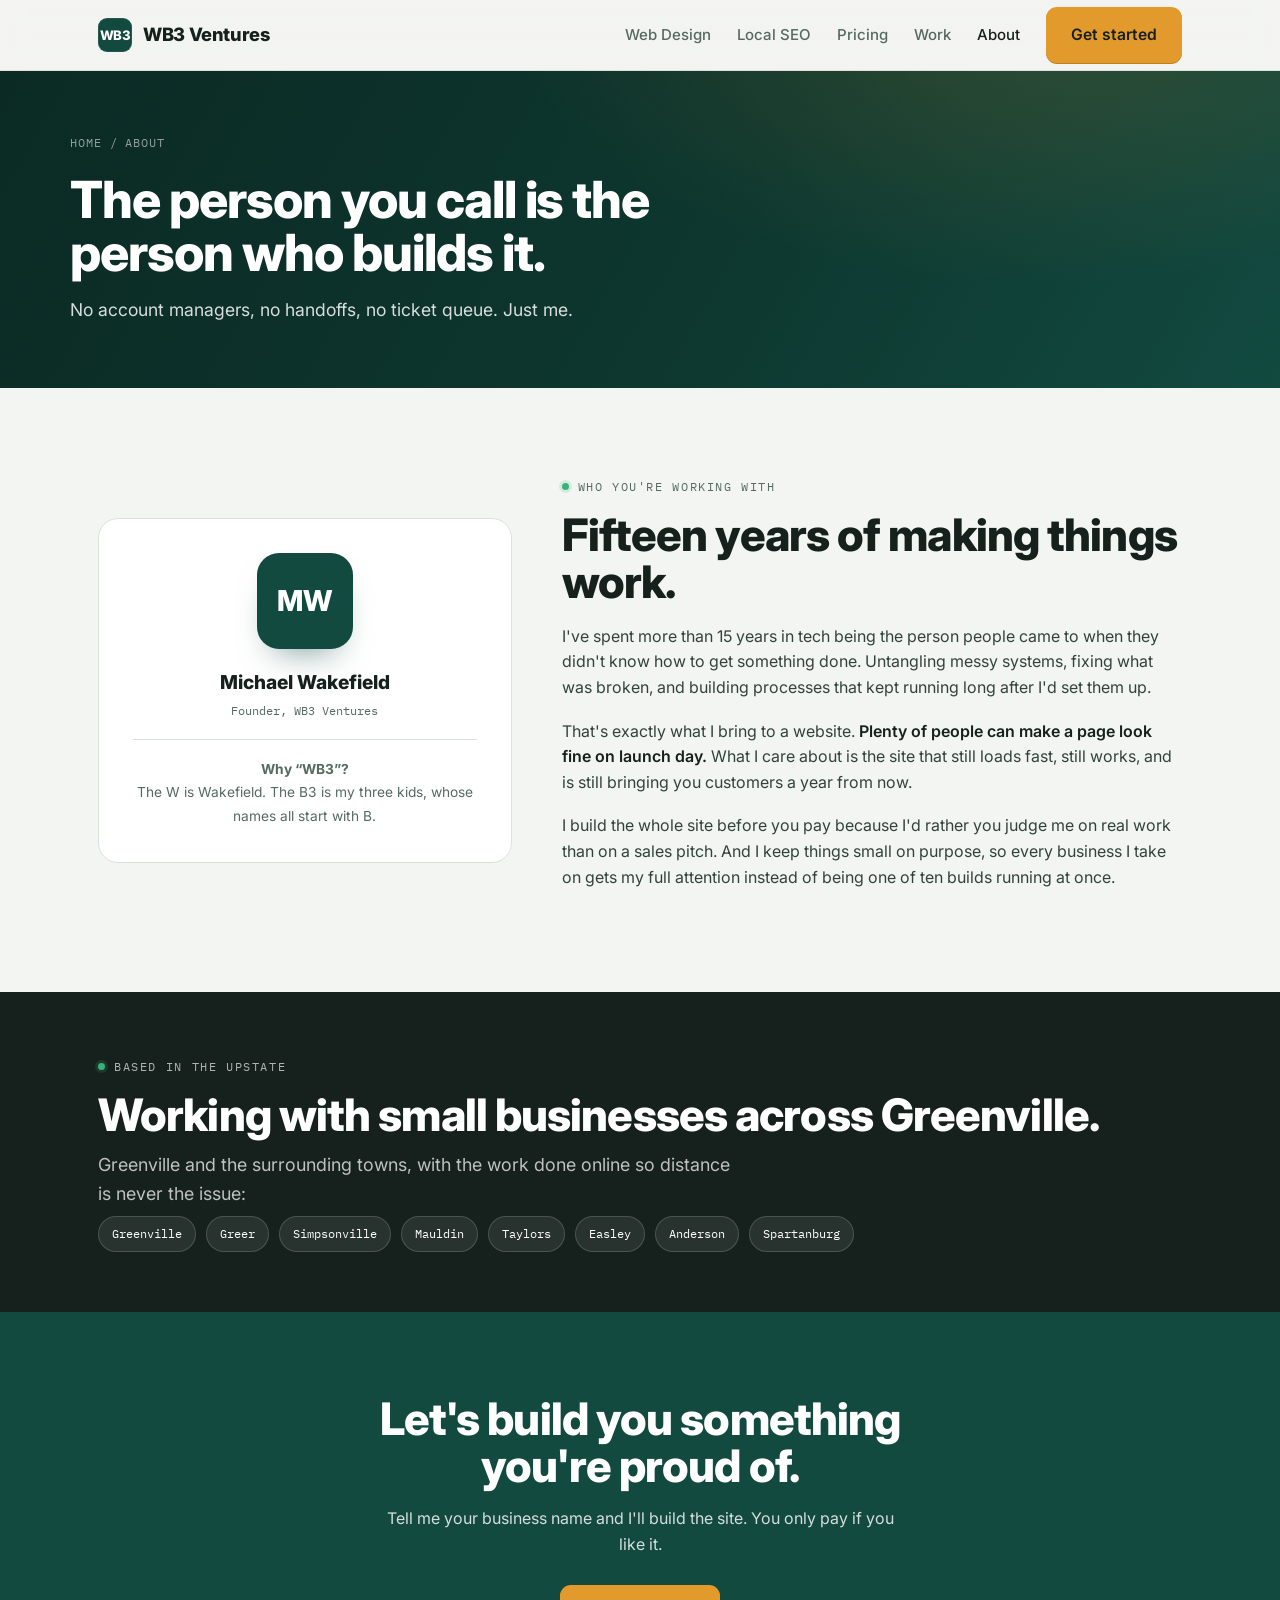
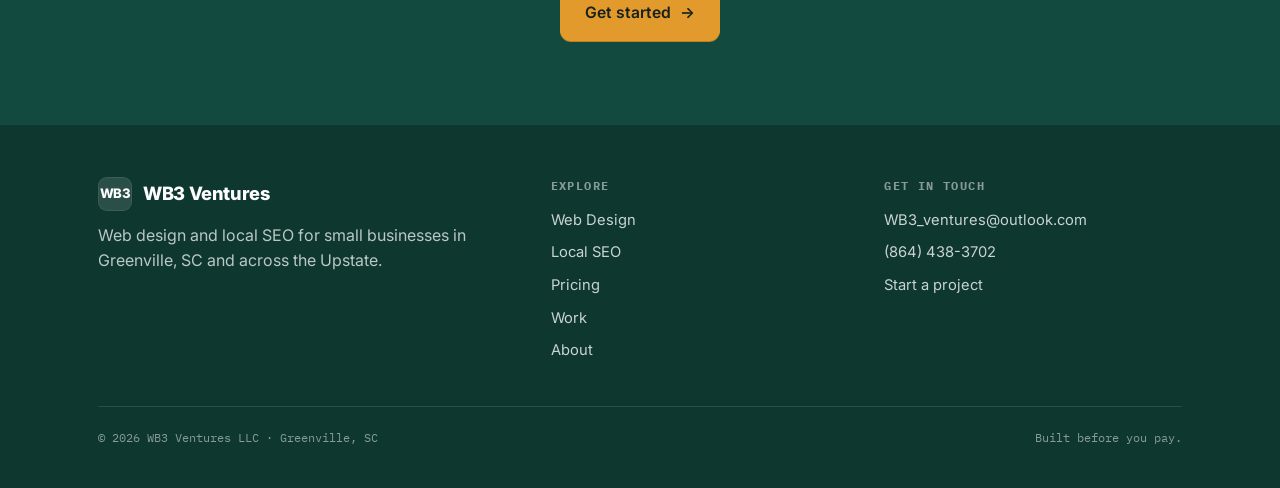
==== about.html @ bd97cdf5 "Add files via upload" ====
<!DOCTYPE html>
<html lang="en">
<head>
<script async src="https://www.googletagmanager.com/gtag/js?id=G-8GNQ1ZYRF9"></script>
<script>window.dataLayer=window.dataLayer||[];function gtag(){dataLayer.push(arguments);}gtag('js',new Date());gtag('config','G-8GNQ1ZYRF9');</script>
<meta charset="UTF-8">
<meta name="viewport" content="width=device-width, initial-scale=1.0">
<title>About WB3 Ventures | Michael Wakefield, Greenville SC</title>
<meta name="description" content="WB3 Ventures is Michael Wakefield, building websites and local SEO for small businesses in Greenville, SC. 15 years in tech, one person accountable from start to finish.">
<link rel="canonical" href="https://wb3ventures.com/about.html">
<link rel="icon" type="image/svg+xml" href="data:image/svg+xml,<svg xmlns='http://www.w3.org/2000/svg' viewBox='0 0 64 64'><rect width='64' height='64' rx='14' fill='%23124A40'/><text x='32' y='45' font-family='Arial,sans-serif' font-size='38' font-weight='bold' fill='white' text-anchor='middle'>W</text></svg>">
<link rel="preconnect" href="https://fonts.googleapis.com">
<link rel="preconnect" href="https://fonts.gstatic.com" crossorigin>
<link href="https://fonts.googleapis.com/css2?family=IBM+Plex+Mono:wght@400;500&family=Inter:wght@400;500;600;700;800&display=swap" rel="stylesheet">
<link rel="stylesheet" href="styles.css">
</head>
<body>

<header class="site">
  <div class="wrap nav">
    <a href="index.html" class="brand"><span class="mark">WB3</span>WB3 Ventures</a>
    <nav class="navlinks" id="menu">
      <a class="lnk" href="web-design.html">Web Design</a>
      <a class="lnk" href="local-seo.html">Local SEO</a>
      <a class="lnk" href="pricing.html">Pricing</a>
      <a class="lnk" href="work.html">Work</a>
      <a class="lnk active" href="about.html">About</a>
      <a class="btn btn-amber" href="contact.html">Get started</a>
    </nav>
    <button class="navtoggle" id="toggle" aria-label="Menu" aria-expanded="false"><span></span><span></span><span></span></button>
  </div>
</header>

<section class="subhero">
  <div class="wrap">
    <span class="crumbs"><a href="index.html">Home</a> / About</span>
    <h1>The person you call is the person who builds it.</h1>
    <p>No account managers, no handoffs, no ticket queue. Just me.</p>
  </div>
</section>

<main>
  <section class="section">
    <div class="wrap about">
      <div class="about-card reveal">
        <div class="avatar">MW</div>
        <div class="nm">Michael Wakefield</div>
        <div class="rl">Founder, WB3 Ventures</div>
        <div class="b3"><strong>Why &ldquo;WB3&rdquo;?</strong><br>The W is Wakefield. The B3 is my three kids, whose names all start with B.</div>
      </div>
      <div class="prose">
        <span class="eyebrow">Who you're working with</span>
        <h2 style="margin:14px 0 18px">Fifteen years of making things work.</h2>
        <p>I've spent more than 15 years in tech being the person people came to when they didn't know how to get something done. Untangling messy systems, fixing what was broken, and building processes that kept running long after I'd set them up.</p>
        <p>That's exactly what I bring to a website. <strong>Plenty of people can make a page look fine on launch day.</strong> What I care about is the site that still loads fast, still works, and is still bringing you customers a year from now.</p>
        <p>I build the whole site before you pay because I'd rather you judge me on real work than on a sales pitch. And I keep things small on purpose, so every business I take on gets my full attention instead of being one of ten builds running at once.</p>
      </div>
    </div>
  </section>

  <section class="section band tight">
    <div class="wrap">
      <span class="eyebrow pale">Based in the Upstate</span>
      <h2 style="margin:14px 0 12px;color:#fff">Working with small businesses across Greenville.</h2>
      <p class="lede" style="color:rgba(255,255,255,.72);margin-bottom:6px">Greenville and the surrounding towns, with the work done online so distance is never the issue:</p>
      <div class="areas">
        <span style="background:rgba(255,255,255,.08);border-color:rgba(255,255,255,.16);color:#fff">Greenville</span>
        <span style="background:rgba(255,255,255,.08);border-color:rgba(255,255,255,.16);color:#fff">Greer</span>
        <span style="background:rgba(255,255,255,.08);border-color:rgba(255,255,255,.16);color:#fff">Simpsonville</span>
        <span style="background:rgba(255,255,255,.08);border-color:rgba(255,255,255,.16);color:#fff">Mauldin</span>
        <span style="background:rgba(255,255,255,.08);border-color:rgba(255,255,255,.16);color:#fff">Taylors</span>
        <span style="background:rgba(255,255,255,.08);border-color:rgba(255,255,255,.16);color:#fff">Easley</span>
        <span style="background:rgba(255,255,255,.08);border-color:rgba(255,255,255,.16);color:#fff">Anderson</span>
        <span style="background:rgba(255,255,255,.08);border-color:rgba(255,255,255,.16);color:#fff">Spartanburg</span>
      </div>
    </div>
  </section>

  <section class="section ctaband">
    <div class="wrap">
      <h2>Let's build you something you're proud of.</h2>
      <p>Tell me your business name and I'll build the site. You only pay if you like it.</p>
      <a href="contact.html" class="btn btn-amber">Get started <span class="arw">&rarr;</span></a>
    </div>
  </section>
</main>

<footer class="site">
  <div class="wrap">
    <div class="foot-grid">
      <div>
        <a href="index.html" class="brand"><span class="mark">WB3</span>WB3 Ventures</a>
        <p style="margin-top:8px">Web design and local SEO for small businesses in Greenville, SC and across the Upstate.</p>
      </div>
      <div class="foot-col">
        <h4>Explore</h4>
        <a href="web-design.html">Web Design</a>
        <a href="local-seo.html">Local SEO</a>
        <a href="pricing.html">Pricing</a>
        <a href="work.html">Work</a>
        <a href="about.html">About</a>
      </div>
      <div class="foot-col">
        <h4>Get in touch</h4>
        <a href="mailto:WB3_ventures@outlook.com">WB3_ventures@outlook.com</a>
        <a href="tel:+18644383702">(864) 438-3702</a>
        <a href="contact.html">Start a project</a>
      </div>
    </div>
    <div class="foot-bottom">
      <span>&copy; 2026 WB3 Ventures LLC &middot; Greenville, SC</span>
      <span>Built before you pay.</span>
    </div>
  </div>
</footer>

<script>
  var t=document.getElementById('toggle'),m=document.getElementById('menu');
  t.addEventListener('click',function(){var o=m.classList.toggle('open');t.setAttribute('aria-expanded',o);});
  var io=new IntersectionObserver(function(e){e.forEach(function(en){if(en.isIntersecting){en.target.classList.add('seen');io.unobserve(en.target);}});},{threshold:.15});
  document.querySelectorAll('.reveal').forEach(function(el){io.observe(el);});
</script>
</body>
</html>
---- styles.css ----
:root{
  --ink:#16211D;
  --pine:#124A40;
  --pine-deep:#0D372F;
  --paper:#F3F5F2;
  --card:#FFFFFF;
  --amber:#E39A2C;
  --amber-deep:#C0801C;
  --sage:#7D998C;
  --line:#DBE2DC;
  --muted:#566A61;
  --ok:#38B27A;
  --display:"Inter",system-ui,sans-serif;
  --body:"Inter",system-ui,sans-serif;
  --mono:"IBM Plex Mono",ui-monospace,monospace;
  --wrap:1140px;
}
*{box-sizing:border-box;margin:0;padding:0}
html{scroll-behavior:smooth}
body{font-family:var(--body);color:var(--ink);background:var(--paper);line-height:1.6;-webkit-font-smoothing:antialiased;overflow-x:hidden}
a{color:inherit;text-decoration:none}
img{max-width:100%;display:block}
.wrap{width:100%;max-width:var(--wrap);margin:0 auto;padding:0 28px}

.eyebrow{font-family:var(--mono);font-size:.72rem;letter-spacing:.14em;text-transform:uppercase;color:var(--muted);display:inline-flex;align-items:center;gap:9px}
.eyebrow::before{content:"";width:7px;height:7px;border-radius:50%;background:var(--ok);box-shadow:0 0 0 3px rgba(56,178,122,.16);flex:none}
.eyebrow.amber::before{background:var(--amber);box-shadow:0 0 0 3px rgba(227,154,44,.16)}
.eyebrow.pale{color:rgba(255,255,255,.66)}

h1,h2,h3{font-family:var(--display);line-height:1.05;letter-spacing:-.02em;font-weight:800}
h2{font-size:clamp(1.9rem,4vw,2.8rem)}
.lede{font-size:1.12rem;color:var(--muted);max-width:58ch}

.btn{display:inline-flex;align-items:center;gap:9px;font-family:var(--body);font-weight:600;font-size:.98rem;padding:14px 24px;border-radius:11px;cursor:pointer;border:1.5px solid transparent;transition:transform .16s ease,box-shadow .16s ease,background .16s ease}
.btn-amber{background:var(--amber);color:var(--ink);box-shadow:0 1px 0 var(--amber-deep)}
.btn-amber:hover{transform:translateY(-2px);box-shadow:0 8px 22px -8px rgba(227,154,44,.7)}
.btn-ghost{border-color:var(--line);color:var(--ink);background:transparent}
.btn-ghost:hover{border-color:var(--pine);color:var(--pine)}
.btn-pale{border-color:rgba(255,255,255,.28);color:#fff}
.btn-pale:hover{background:rgba(255,255,255,.08)}
.btn .arw{transition:transform .16s ease}
.btn:hover .arw{transform:translateX(3px)}

/* header */
header.site{position:sticky;top:0;z-index:50;background:rgba(243,245,242,.82);backdrop-filter:saturate(140%) blur(12px);border-bottom:1px solid var(--line)}
.nav{display:flex;align-items:center;justify-content:space-between;height:70px}
.brand{display:flex;align-items:center;gap:11px;font-family:var(--display);font-weight:800;font-size:1.15rem;letter-spacing:-.02em}
.mark{width:34px;height:34px;border-radius:9px;flex:none;background:var(--pine);color:#fff;display:grid;place-items:center;font-family:var(--display);font-weight:800;font-size:.82rem;box-shadow:inset 0 0 0 1px rgba(255,255,255,.08)}
.navlinks{display:flex;align-items:center;gap:26px}
.navlinks a.lnk{font-size:.94rem;color:var(--muted);font-weight:500;transition:color .15s}
.navlinks a.lnk:hover,.navlinks a.lnk.active{color:var(--ink)}
.navtoggle{display:none;background:none;border:1px solid var(--line);border-radius:9px;padding:8px 10px;cursor:pointer}
.navtoggle span{display:block;width:20px;height:2px;background:var(--ink);margin:4px 0;border-radius:2px}

/* home hero (full-bleed photo) */
.hero{position:relative;color:#fff;padding:64px 0 96px;overflow:hidden;isolation:isolate}
.hero-bg{position:absolute;inset:0;z-index:-1;background:linear-gradient(102deg,rgba(9,38,32,.93) 0%,rgba(11,44,37,.8) 46%,rgba(13,55,47,.56) 100%),url('https://images.unsplash.com/photo-1754548930550-be9fa88874f4?auto=format&fit=crop&w=1920&q=70') center/cover no-repeat}
.hero-bg::after{content:"";position:absolute;inset:0;background-image:radial-gradient(rgba(255,255,255,.05) 1px,transparent 1px);background-size:24px 24px;opacity:.26}
.hero-inner{max-width:720px;position:relative}
.hero .eyebrow{color:rgba(255,255,255,.8)}
.hero .eyebrow.amber::before{background:var(--amber);box-shadow:0 0 0 3px rgba(227,154,44,.22)}
.hero h1{font-size:clamp(2.5rem,5.6vw,4rem);line-height:1.03;letter-spacing:-.03em;margin:20px 0 20px}
.hero h1 em{font-style:normal;color:var(--amber)}
.hero .lede{color:rgba(255,255,255,.86);margin-bottom:30px;max-width:56ch}
.hero-cta{display:flex;gap:14px;flex-wrap:wrap;align-items:center}
.microtrust{margin-top:26px;display:flex;flex-wrap:wrap;gap:18px}
.microtrust span{font-family:var(--mono);font-size:.75rem;color:rgba(255,255,255,.78);display:inline-flex;align-items:center;gap:7px}
.microtrust span::before{content:"";width:5px;height:5px;border-radius:50%;background:var(--amber)}

/* interior subhero */
.subhero{position:relative;color:#fff;background:radial-gradient(900px 460px at 82% -20%,rgba(227,154,44,.16),transparent 60%),linear-gradient(120deg,#0b2a24,#0d372f 56%,#124a40);overflow:hidden}
.subhero .wrap{padding:58px 0 64px}
.subhero .eyebrow{color:rgba(255,255,255,.72)}
.subhero .eyebrow.amber::before{background:var(--amber);box-shadow:0 0 0 3px rgba(227,154,44,.22)}
.subhero h1{font-size:clamp(2.1rem,4.6vw,3.2rem);line-height:1.05;letter-spacing:-.02em;margin:18px 0 16px;max-width:20ch}
.subhero h1 em{font-style:normal;color:var(--amber)}
.subhero p{color:rgba(255,255,255,.84);font-size:1.1rem;max-width:60ch}
.crumbs{font-family:var(--mono);font-size:.72rem;letter-spacing:.08em;text-transform:uppercase;color:rgba(255,255,255,.55)}
.crumbs a:hover{color:#fff}

/* sections */
.section{padding:84px 0}
.section.tight{padding:60px 0}
.section-head{max-width:62ch;margin-bottom:44px}
.section-head h2{margin:16px 0 14px}
.prose p{margin-bottom:18px;color:#33433c;max-width:68ch}
.prose p strong{color:var(--ink);font-weight:600}
.prose h3{font-size:1.3rem;margin:30px 0 12px}

/* band */
.band{background:var(--ink);color:#fff}
.band .lede{color:rgba(255,255,255,.72)}
.band h2{color:#fff}
.band .hl{color:var(--amber)}

/* feature grid / cards */
.grid3{display:grid;grid-template-columns:repeat(3,1fr);gap:22px}
.fcard{background:var(--card);border:1px solid var(--line);border-radius:16px;padding:28px;display:flex;flex-direction:column;transition:transform .2s ease,box-shadow .2s ease,border-color .2s}
.fcard:hover{transform:translateY(-4px);box-shadow:0 24px 48px -30px rgba(18,74,64,.35);border-color:var(--pine)}
.fcard .ic{width:44px;height:44px;border-radius:11px;background:rgba(18,74,64,.08);color:var(--pine);display:grid;place-items:center;margin-bottom:16px}
.fcard h3{font-size:1.2rem;margin-bottom:10px}
.fcard p{color:var(--muted);font-size:.95rem;margin-bottom:16px;flex:1}
.fcard .more{font-family:var(--mono);font-size:.78rem;color:var(--amber-deep);font-weight:500;display:inline-flex;align-items:center;gap:6px}

/* checklist */
.checks{list-style:none;display:grid;grid-template-columns:1fr 1fr;gap:12px 26px;margin:8px 0 4px}
.checks li{display:flex;align-items:flex-start;gap:10px;font-size:.98rem;color:#2b3a34}
.checks li svg{flex:none;margin-top:3px;color:var(--pine)}
@media(max-width:640px){.checks{grid-template-columns:1fr}}

/* pricing */
.tiers{display:grid;grid-template-columns:repeat(3,1fr);gap:22px;align-items:stretch}
.tier{background:var(--card);border:1px solid var(--line);border-radius:18px;padding:30px 26px;display:flex;flex-direction:column;position:relative;transition:transform .2s ease,box-shadow .2s ease}
.tier:hover{transform:translateY(-4px);box-shadow:0 26px 50px -30px rgba(18,74,64,.35)}
.tier.feat{border-color:var(--pine);box-shadow:0 26px 50px -28px rgba(18,74,64,.4)}
.tier.feat::before{content:"Most chosen";position:absolute;top:-12px;left:26px;background:var(--pine);color:#fff;font-family:var(--mono);font-size:.66rem;letter-spacing:.1em;text-transform:uppercase;padding:5px 12px;border-radius:20px}
.tier .tname{font-family:var(--display);font-weight:800;font-size:1.3rem}
.tier .tsub{color:var(--muted);font-size:.9rem;margin:6px 0 20px;min-height:2.4em}
.price{display:flex;align-items:baseline;gap:6px}
.price .amt{font-family:var(--display);font-weight:800;font-size:2.4rem;letter-spacing:-.03em}
.price .cur{font-family:var(--display);font-weight:700;font-size:1.2rem;color:var(--muted)}
.permo{font-family:var(--mono);font-size:.78rem;color:var(--muted);margin:6px 0 22px}
.feats{list-style:none;display:flex;flex-direction:column;gap:11px;margin-bottom:26px;flex:1}
.feats li{display:flex;align-items:flex-start;gap:10px;font-size:.92rem;color:#2b3a34}
.feats li svg{flex:none;margin-top:3px;color:var(--pine)}
.tier .btn{width:100%;justify-content:center}

/* process steps */
.steps{display:grid;grid-template-columns:repeat(4,1fr);gap:20px}
.step .num{font-family:var(--mono);font-size:.82rem;color:var(--amber-deep);letter-spacing:.1em}
.step .bar{height:3px;background:var(--line);border-radius:3px;margin:12px 0 18px}
.step h3{font-size:1.12rem;margin-bottom:8px}
.step p{font-size:.92rem;color:var(--muted)}

/* risk */
.risk{background:var(--pine);color:#fff;border-radius:22px;padding:48px 44px;display:grid;grid-template-columns:1.3fr 1fr;gap:40px;align-items:center}
.risk h2{color:#fff}
.risk p{color:rgba(255,255,255,.8);margin-top:14px;max-width:46ch}
.riskbadge{justify-self:end;text-align:center;font-family:var(--display)}
.riskbadge .big{font-size:clamp(3rem,8vw,5rem);font-weight:800;line-height:.9;color:var(--amber)}
.riskbadge .cap{font-family:var(--mono);font-size:.72rem;letter-spacing:.14em;text-transform:uppercase;color:rgba(255,255,255,.72);margin-top:10px}

/* case study */
.case{display:grid;grid-template-columns:.9fr 1.1fr;gap:0;border:1px solid var(--line);border-radius:20px;overflow:hidden;background:var(--card)}
.case-media{background:linear-gradient(150deg,var(--pine),var(--pine-deep));padding:36px;display:flex;flex-direction:column;justify-content:space-between;color:#fff}
.case-media .kicker{font-family:var(--mono);font-size:.7rem;letter-spacing:.14em;text-transform:uppercase;color:rgba(255,255,255,.6)}
.browser{background:rgba(255,255,255,.06);border:1px solid rgba(255,255,255,.14);border-radius:12px;overflow:hidden;margin:20px 0}
.browser .top{display:flex;gap:6px;padding:11px 13px;border-bottom:1px solid rgba(255,255,255,.12)}
.browser .top i{width:9px;height:9px;border-radius:50%;background:rgba(255,255,255,.28)}
.browser .url{margin-left:10px;font-family:var(--mono);font-size:.72rem;color:rgba(255,255,255,.66);align-self:center}
.browser .shot{background:#0d372f;line-height:0}
.browser .shot img{width:100%;display:block;aspect-ratio:16/10;object-fit:cover;object-position:top center}
.case-media .live{font-family:var(--mono);font-size:.82rem;display:inline-flex;align-items:center;gap:8px;color:#fff}
.case-body{padding:36px}
.case-body h3{font-size:1.5rem;margin:10px 0 12px}
.case-body>p{color:var(--muted);margin-bottom:20px}
.case-tags{display:flex;flex-wrap:wrap;gap:8px;margin-bottom:24px}
.case-tags span{font-family:var(--mono);font-size:.72rem;color:var(--pine);background:rgba(18,74,64,.07);border:1px solid rgba(18,74,64,.14);padding:5px 10px;border-radius:20px}
.quote{border-left:3px solid var(--amber);padding:4px 0 4px 20px;margin-bottom:22px}
.quote p{font-size:1.02rem;color:var(--ink);font-style:italic}
.quote cite{display:block;margin-top:10px;font-style:normal;font-family:var(--mono);font-size:.78rem;color:var(--muted)}

/* about */
.about{display:grid;grid-template-columns:.8fr 1.2fr;gap:50px;align-items:center}
.about-card{background:var(--card);border:1px solid var(--line);border-radius:20px;padding:34px;text-align:center}
.avatar{width:96px;height:96px;border-radius:22px;margin:0 auto 18px;background:var(--pine);color:#fff;display:grid;place-items:center;font-family:var(--display);font-weight:800;font-size:1.8rem;box-shadow:0 18px 34px -18px rgba(18,74,64,.6)}
.about-card .nm{font-family:var(--display);font-weight:800;font-size:1.2rem}
.about-card .rl{font-family:var(--mono);font-size:.76rem;color:var(--muted);margin-top:4px}
.about-card .b3{margin-top:18px;padding-top:18px;border-top:1px solid var(--line);font-size:.86rem;color:var(--muted);line-height:1.7}

/* service area chips */
.areas{display:flex;flex-wrap:wrap;gap:10px;margin-top:8px}
.areas span{font-family:var(--mono);font-size:.78rem;color:var(--pine);background:rgba(18,74,64,.07);border:1px solid rgba(18,74,64,.14);padding:7px 13px;border-radius:20px}

/* contact */
.contact{background:var(--ink);color:#fff}
.contact-grid{display:grid;grid-template-columns:1fr 1fr;gap:56px;align-items:start}
.contact h2{color:#fff}
.contact .lede{color:rgba(255,255,255,.72);margin-top:14px}
.contact .direct{margin-top:26px;display:flex;flex-direction:column;gap:14px}
.contact .direct a{display:inline-flex;align-items:center;gap:12px;font-family:var(--mono);font-size:.92rem;color:#fff}
.contact .direct a svg{flex:none;color:var(--amber)}
.form{background:rgba(255,255,255,.04);border:1px solid rgba(255,255,255,.12);border-radius:18px;padding:28px}
.field{margin-bottom:18px}
.field label{display:block;font-family:var(--mono);font-size:.72rem;letter-spacing:.1em;text-transform:uppercase;color:rgba(255,255,255,.6);margin-bottom:9px}
.field input,.field select,.field textarea{width:100%;background:rgba(255,255,255,.06);border:1px solid rgba(255,255,255,.16);border-radius:10px;padding:13px 14px;color:#fff;font-family:var(--body);font-size:.95rem}
.field textarea{resize:vertical;min-height:84px;line-height:1.5}
.field input::placeholder,.field textarea::placeholder{color:rgba(255,255,255,.4)}
.field input:focus,.field select:focus,.field textarea:focus{outline:2px solid var(--amber);outline-offset:1px;border-color:transparent}
.field select option{color:#16211D}
.form .btn-amber{width:100%;justify-content:center}
.formnote{font-family:var(--mono);font-size:.72rem;color:rgba(255,255,255,.5);margin-top:14px;text-align:center}
.form-thanks{background:rgba(255,255,255,.04);border:1px solid var(--amber);border-radius:18px;padding:28px}
.form-thanks h3{font-weight:800;font-size:1.3rem;color:var(--amber)}
.form-thanks p{color:rgba(255,255,255,.85);margin-top:8px}

/* faq */
.faq{max-width:800px;margin:0 auto}
.faq details{border:1px solid var(--line);border-radius:12px;padding:18px 22px;margin-bottom:12px;background:var(--card)}
.faq summary{font-weight:600;cursor:pointer;list-style:none;display:flex;justify-content:space-between;gap:16px}
.faq summary::-webkit-details-marker{display:none}
.faq summary::after{content:"+";color:var(--amber-deep);font-weight:700}
.faq details[open] summary::after{content:"–"}
.faq p{color:var(--muted);margin-top:12px;font-size:.96rem}

/* cta band */
.ctaband{background:var(--pine);color:#fff;text-align:center}
.ctaband h2{color:#fff;max-width:20ch;margin:0 auto}
.ctaband p{color:rgba(255,255,255,.82);margin:16px auto 28px;max-width:52ch}

/* footer */
footer.site{background:var(--pine-deep);color:rgba(255,255,255,.72);padding:52px 0 40px}
.foot-grid{display:grid;grid-template-columns:1.4fr 1fr 1fr;gap:36px;margin-bottom:34px}
.foot-grid .brand{color:#fff;margin-bottom:12px}
.foot-grid .mark{background:rgba(255,255,255,.12)}
.foot-col h4{font-family:var(--mono);font-size:.72rem;letter-spacing:.12em;text-transform:uppercase;color:rgba(255,255,255,.5);margin-bottom:14px}
.foot-col a{display:block;color:rgba(255,255,255,.78);font-size:.92rem;margin-bottom:9px}
.foot-col a:hover{color:var(--amber)}
.foot-bottom{border-top:1px solid rgba(255,255,255,.12);padding-top:22px;display:flex;justify-content:space-between;gap:16px;flex-wrap:wrap;font-family:var(--mono);font-size:.74rem;color:rgba(255,255,255,.5)}

.reveal{opacity:0;transform:translateY(22px);transition:opacity .7s ease,transform .7s ease}
.reveal.seen{opacity:1;transform:none}
:focus-visible{outline:2px solid var(--amber);outline-offset:2px}

@media(max-width:920px){
  .hero-grid,.band-grid,.about,.contact-grid,.case,.grid3,.foot-grid{grid-template-columns:1fr}
  .grid3{gap:18px}
  .tiers{grid-template-columns:1fr;max-width:440px;margin:0 auto}
  .steps{grid-template-columns:1fr 1fr}
  .risk{grid-template-columns:1fr;padding:40px 30px}
  .riskbadge{justify-self:start}
  .navlinks{position:absolute;top:70px;left:0;right:0;background:var(--paper);border-bottom:1px solid var(--line);flex-direction:column;align-items:stretch;gap:0;padding:8px 28px 20px;display:none}
  .navlinks.open{display:flex}
  .navlinks a.lnk{padding:13px 0;border-bottom:1px solid var(--line)}
  .navlinks .btn{margin-top:14px;justify-content:center}
  .navtoggle{display:block}
}
@media(max-width:520px){.steps{grid-template-columns:1fr}}
@media(prefers-reduced-motion:reduce){*{animation:none!important;transition:none!important}.reveal{opacity:1;transform:none}}
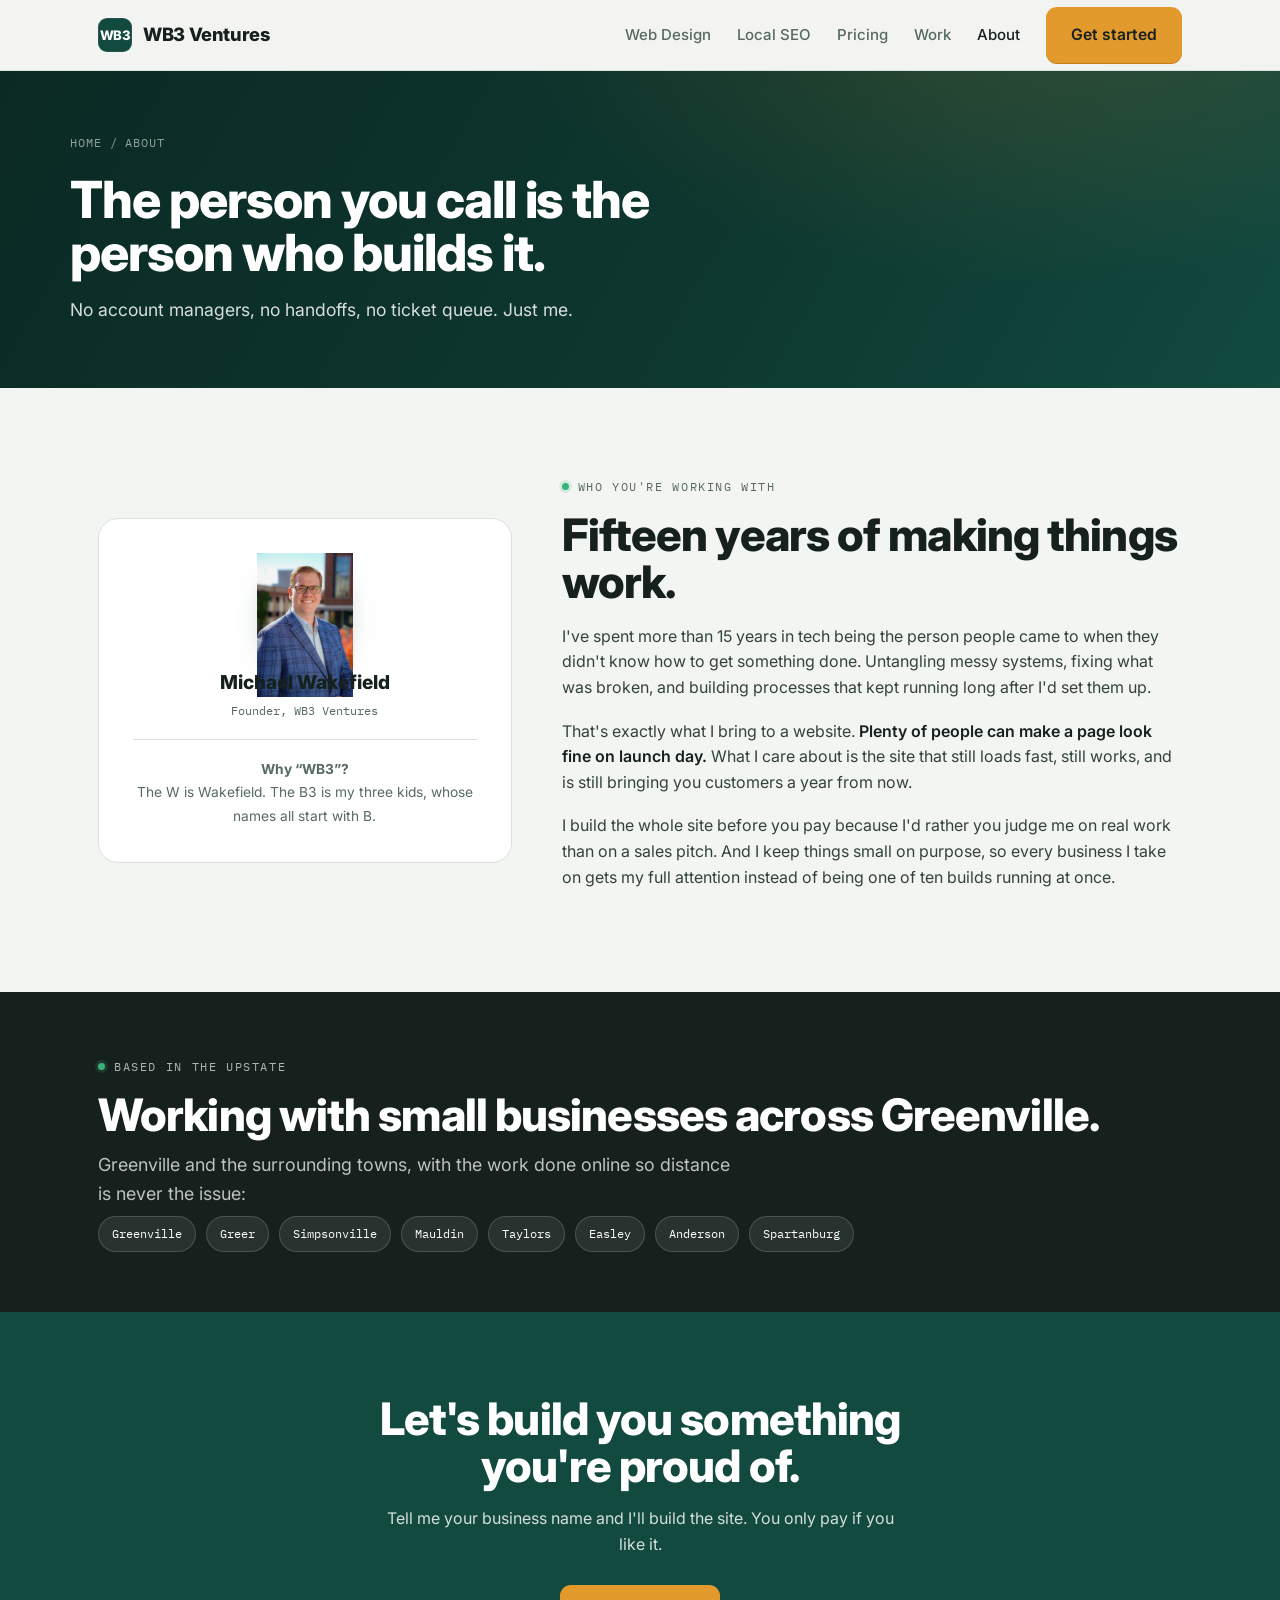
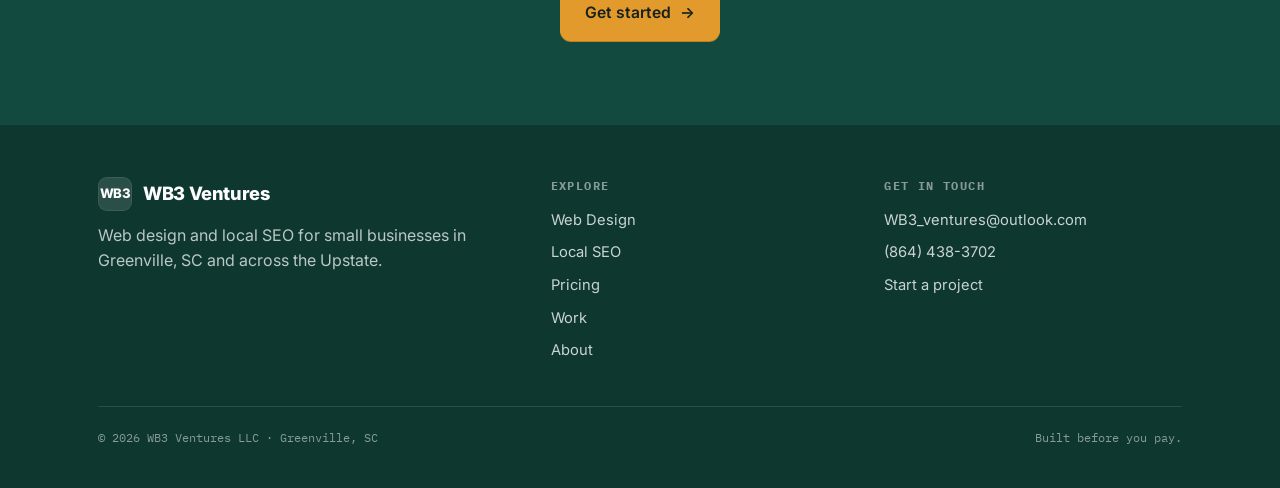
==== commit 7acb53ea: "Update about.html" ====
--- a/about.html
+++ b/about.html
@@ -43,7 +43,7 @@
   <section class="section">
     <div class="wrap about">
       <div class="about-card reveal">
-        <div class="avatar">MW</div>
+        <div class="avatar photo"><img src="Images/2025Headshot.png" alt="Michael Wakefield, founder of WB3 Ventures"></div>
         <div class="nm">Michael Wakefield</div>
         <div class="rl">Founder, WB3 Ventures</div>
         <div class="b3"><strong>Why &ldquo;WB3&rdquo;?</strong><br>The W is Wakefield. The B3 is my three kids, whose names all start with B.</div>
